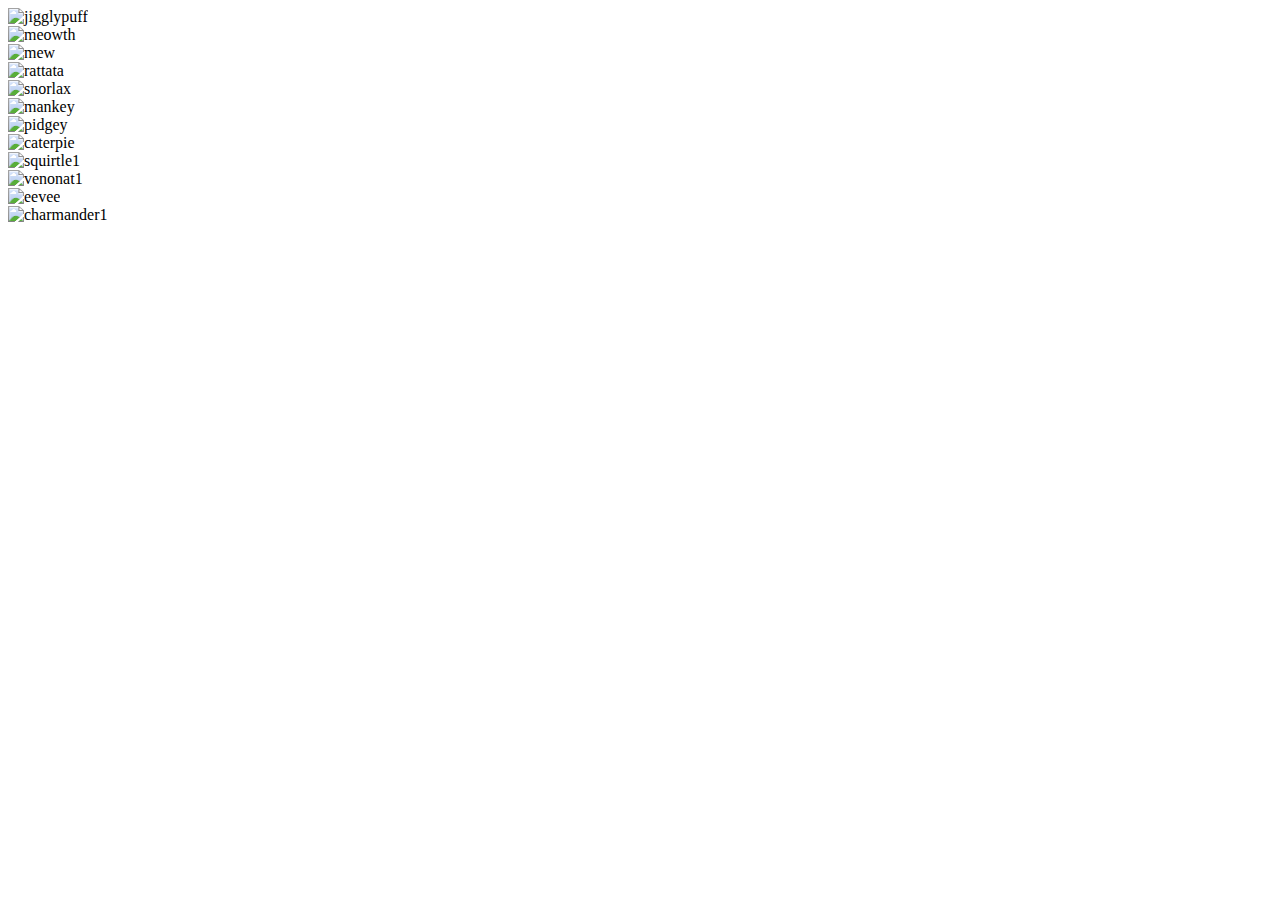
==== MPE.html @ bda96758 "Create MPE.html" ====
<!DOCTYPE html>
<html lang="en">
<head>
    <meta charset="UTF-8">
    <meta name="viewport" content="width=device-width, initial-scale=1.0">
    <title>Pokemon</title>
    <link rel="stylesheet" href="MPE.css">
</head>
<body>
    <div class="container">
        <div class="box1"> <img src="jigglypuff.png" alt="jigglypuff"> </div>
        <div class="box2"> <img src="meowth.png" alt="meowth"> </div> 
        <div class="box3"> <img src="mew.png" alt="mew"> </div> 
        <div class="box4"> <img src="rattata.png" alt="rattata"> </div> 
        <div class="box5"> <img src="snorlax.png" alt="snorlax"> </div> 
        <div class="box6"> <img src="mankey.png" alt="mankey"> </div> 
        <div class="box7"> <img src="pidgey.png" alt="pidgey"> </div> 
        <div class="box8"> <img src="caterpie.png" alt="caterpie"> </div> 
        <div class="box9"> <img src="squirtle1.png" alt="squirtle1"> </div> 
        <div class="box10"> <img src="venonat1.png" alt="venonat1"> </div> 
        <div class="box11"> <img src="eevee.png" alt="eevee"> </div> 
        <div class="box12"> <img src="charmander1.png" alt="charmander1"> </div> 
        </div>
    </div>
    
</body>
</html>
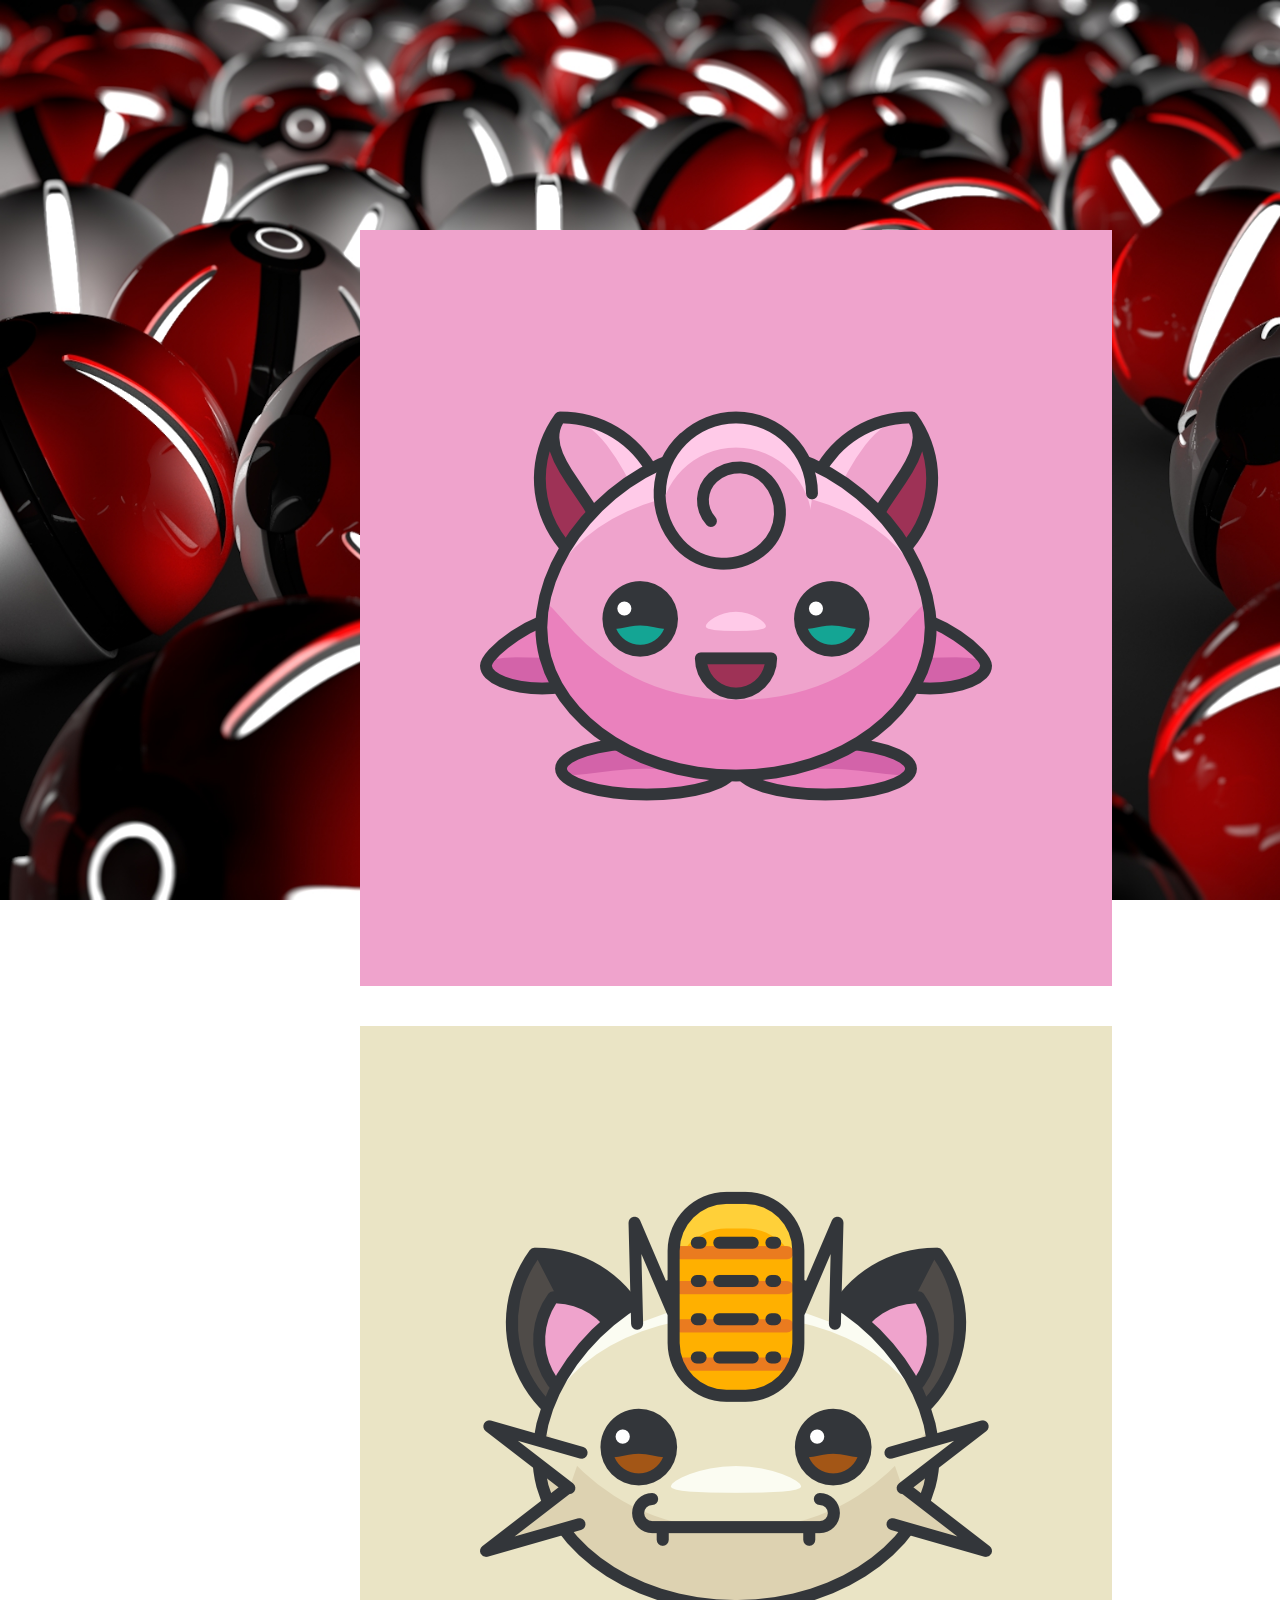
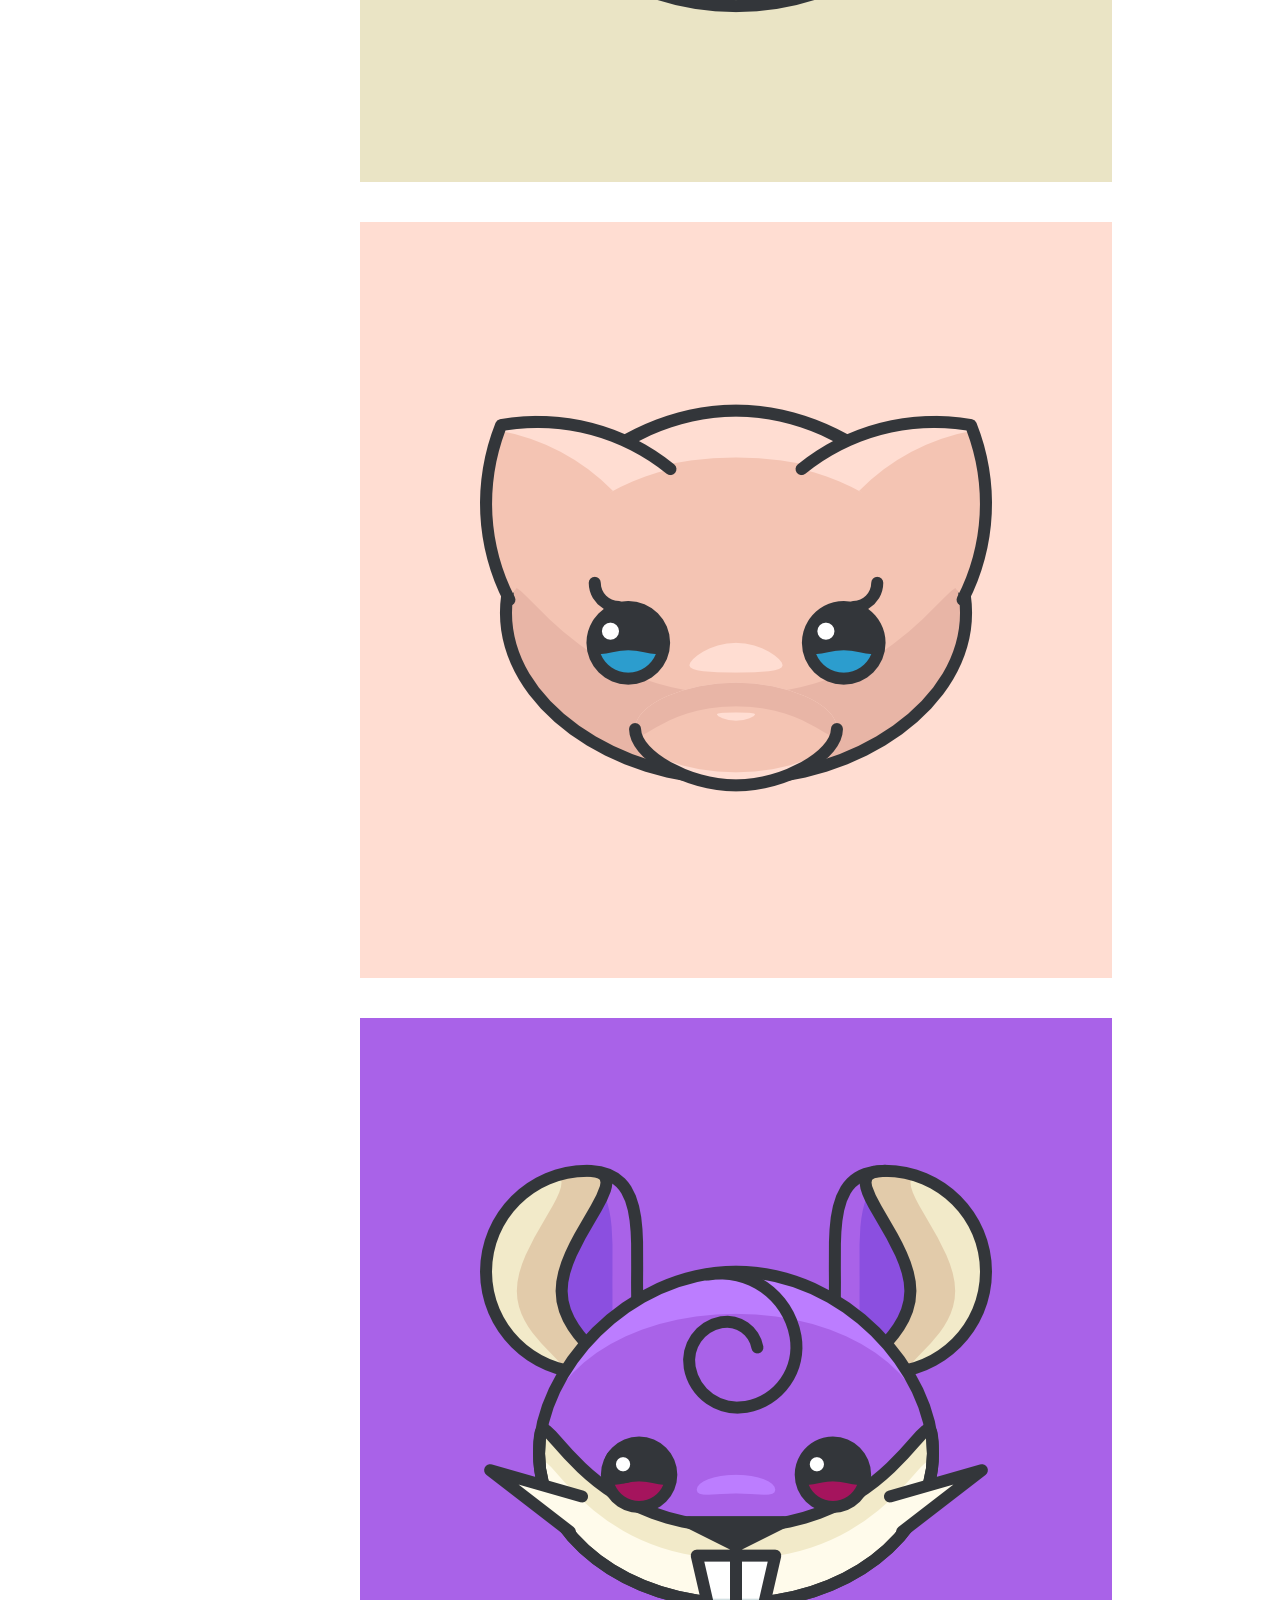
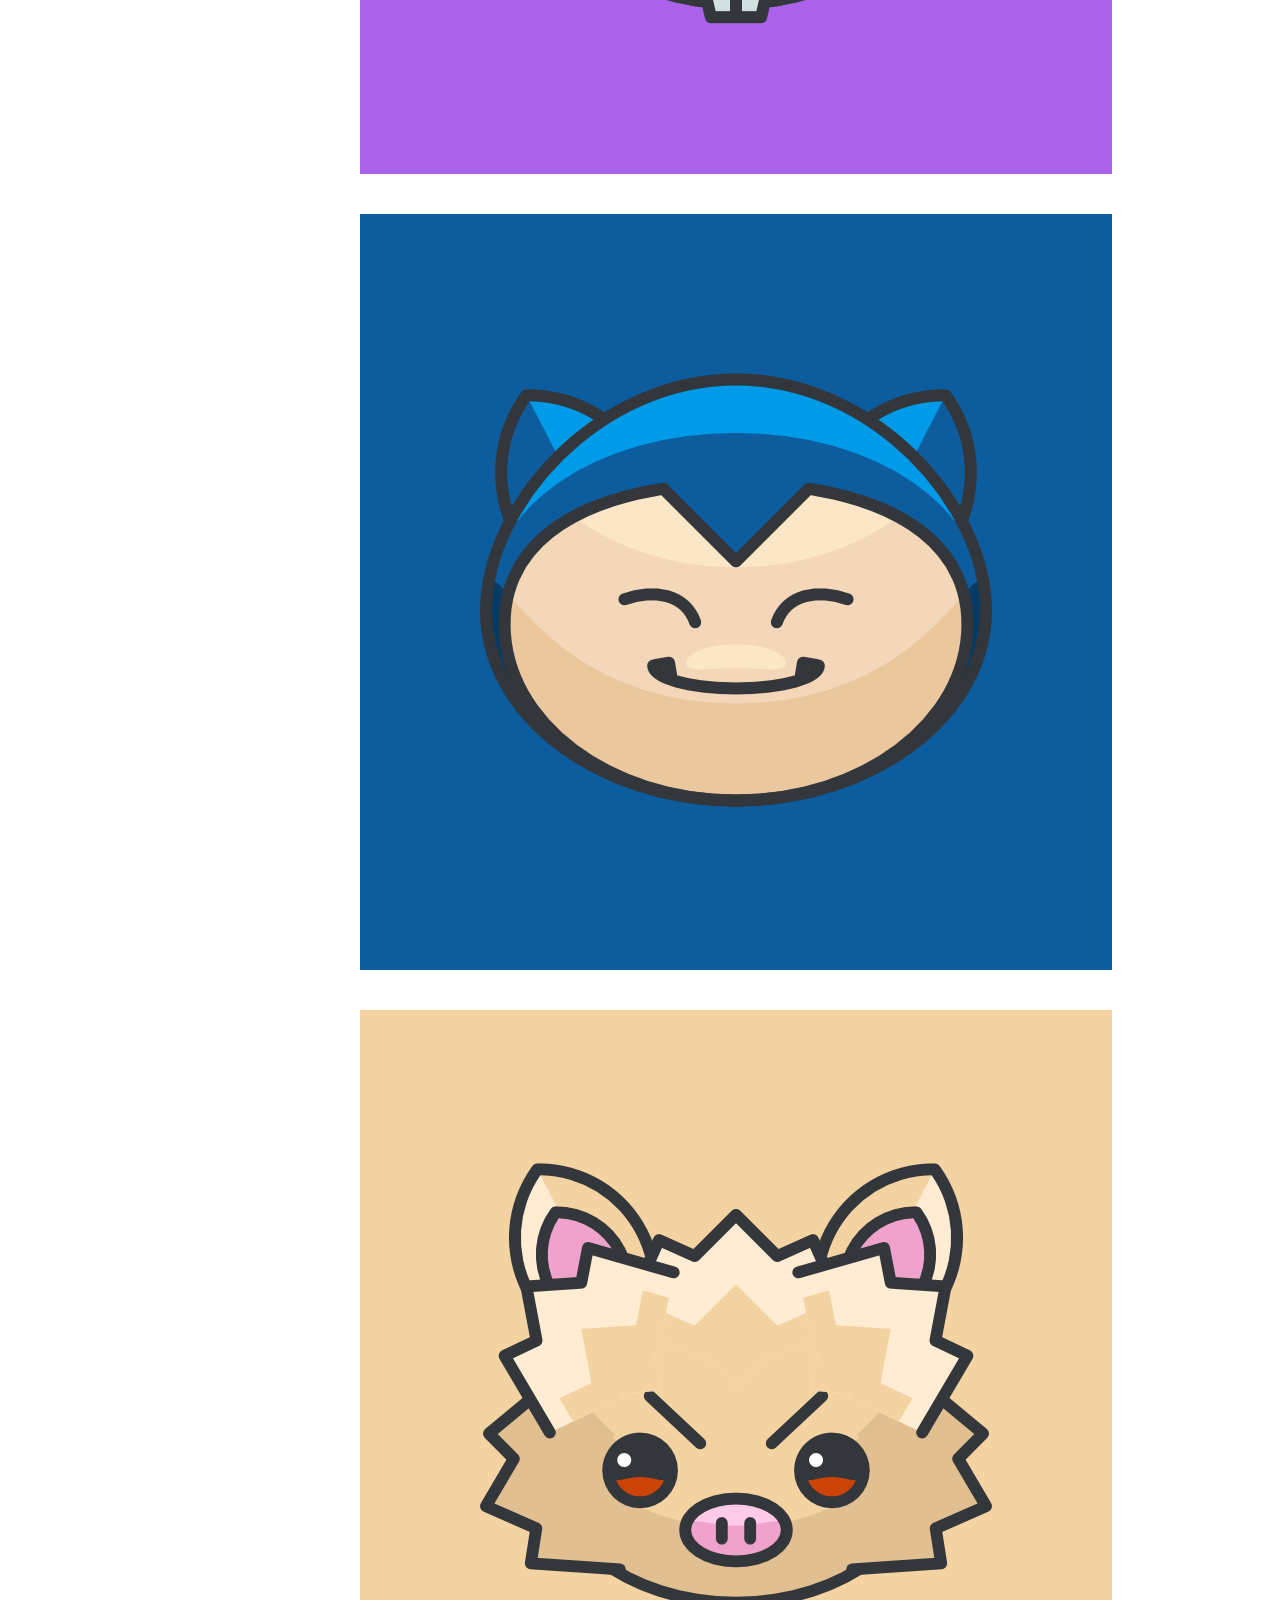
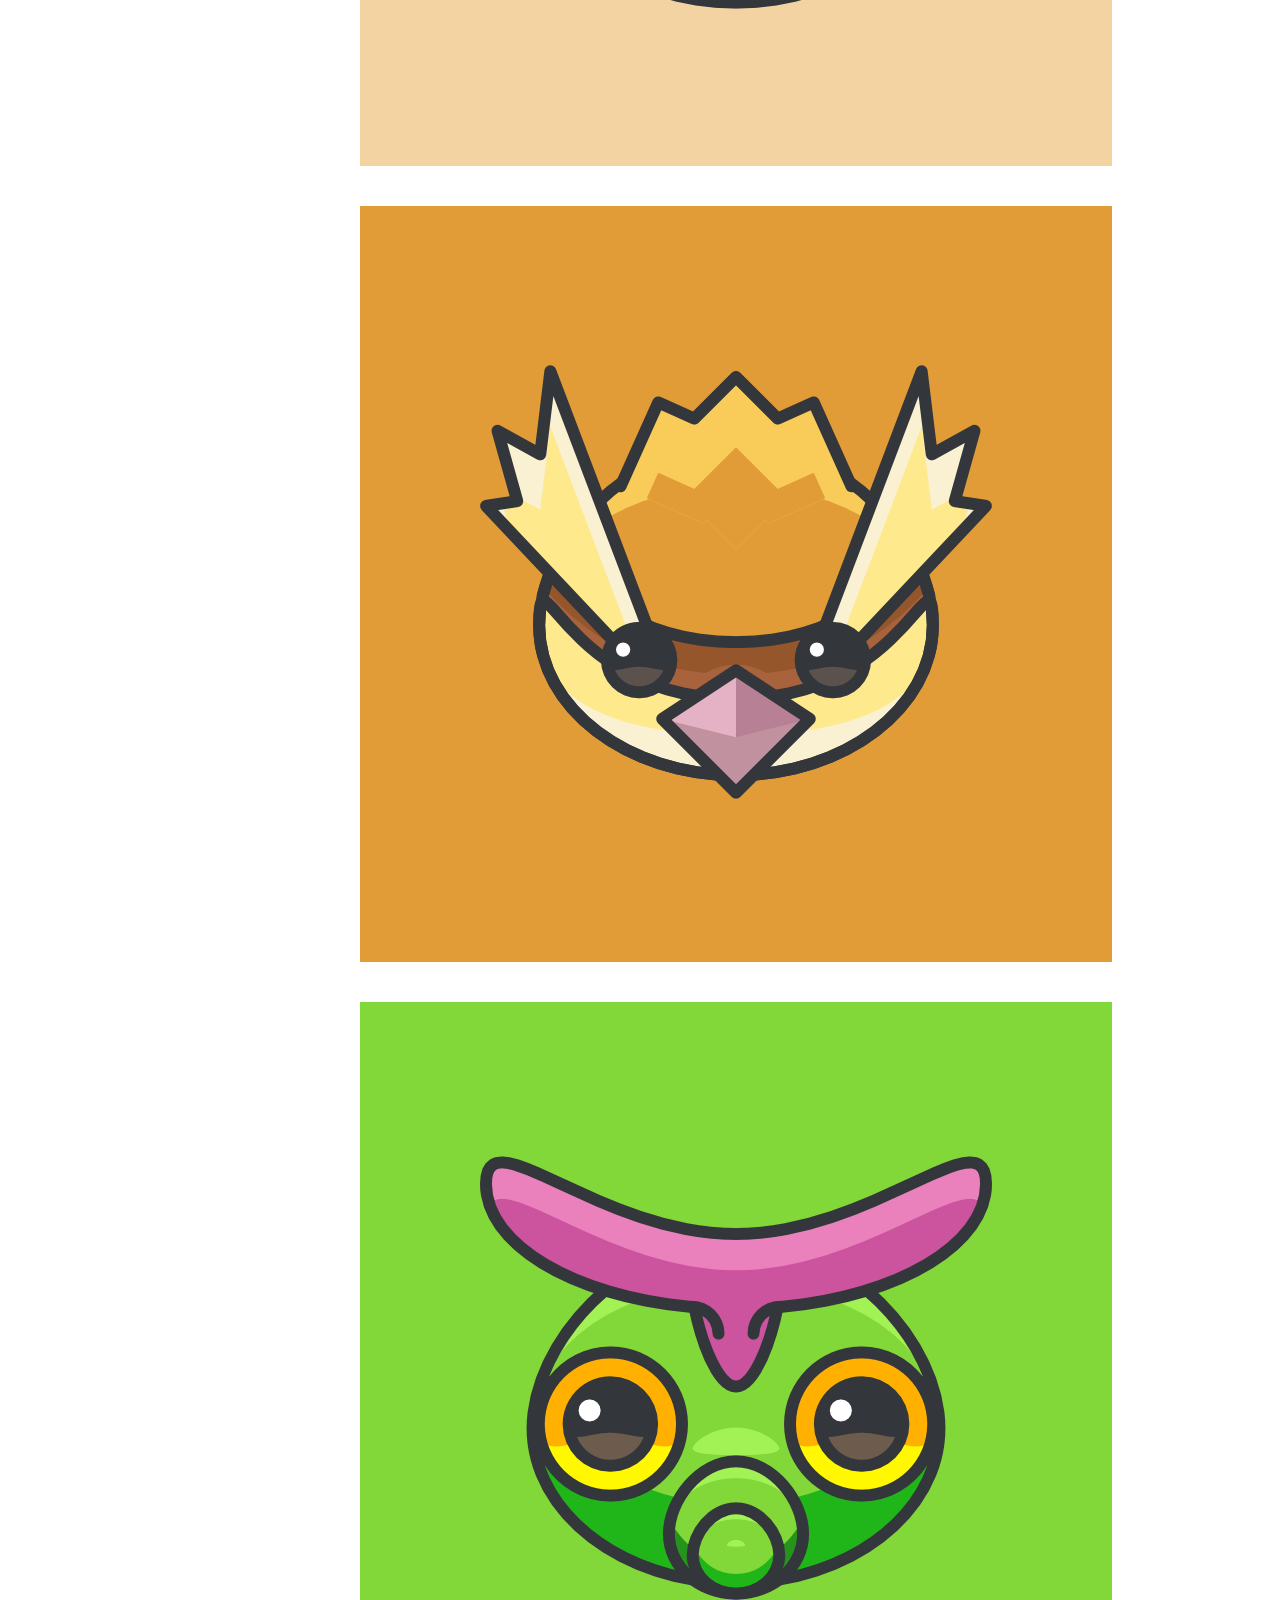
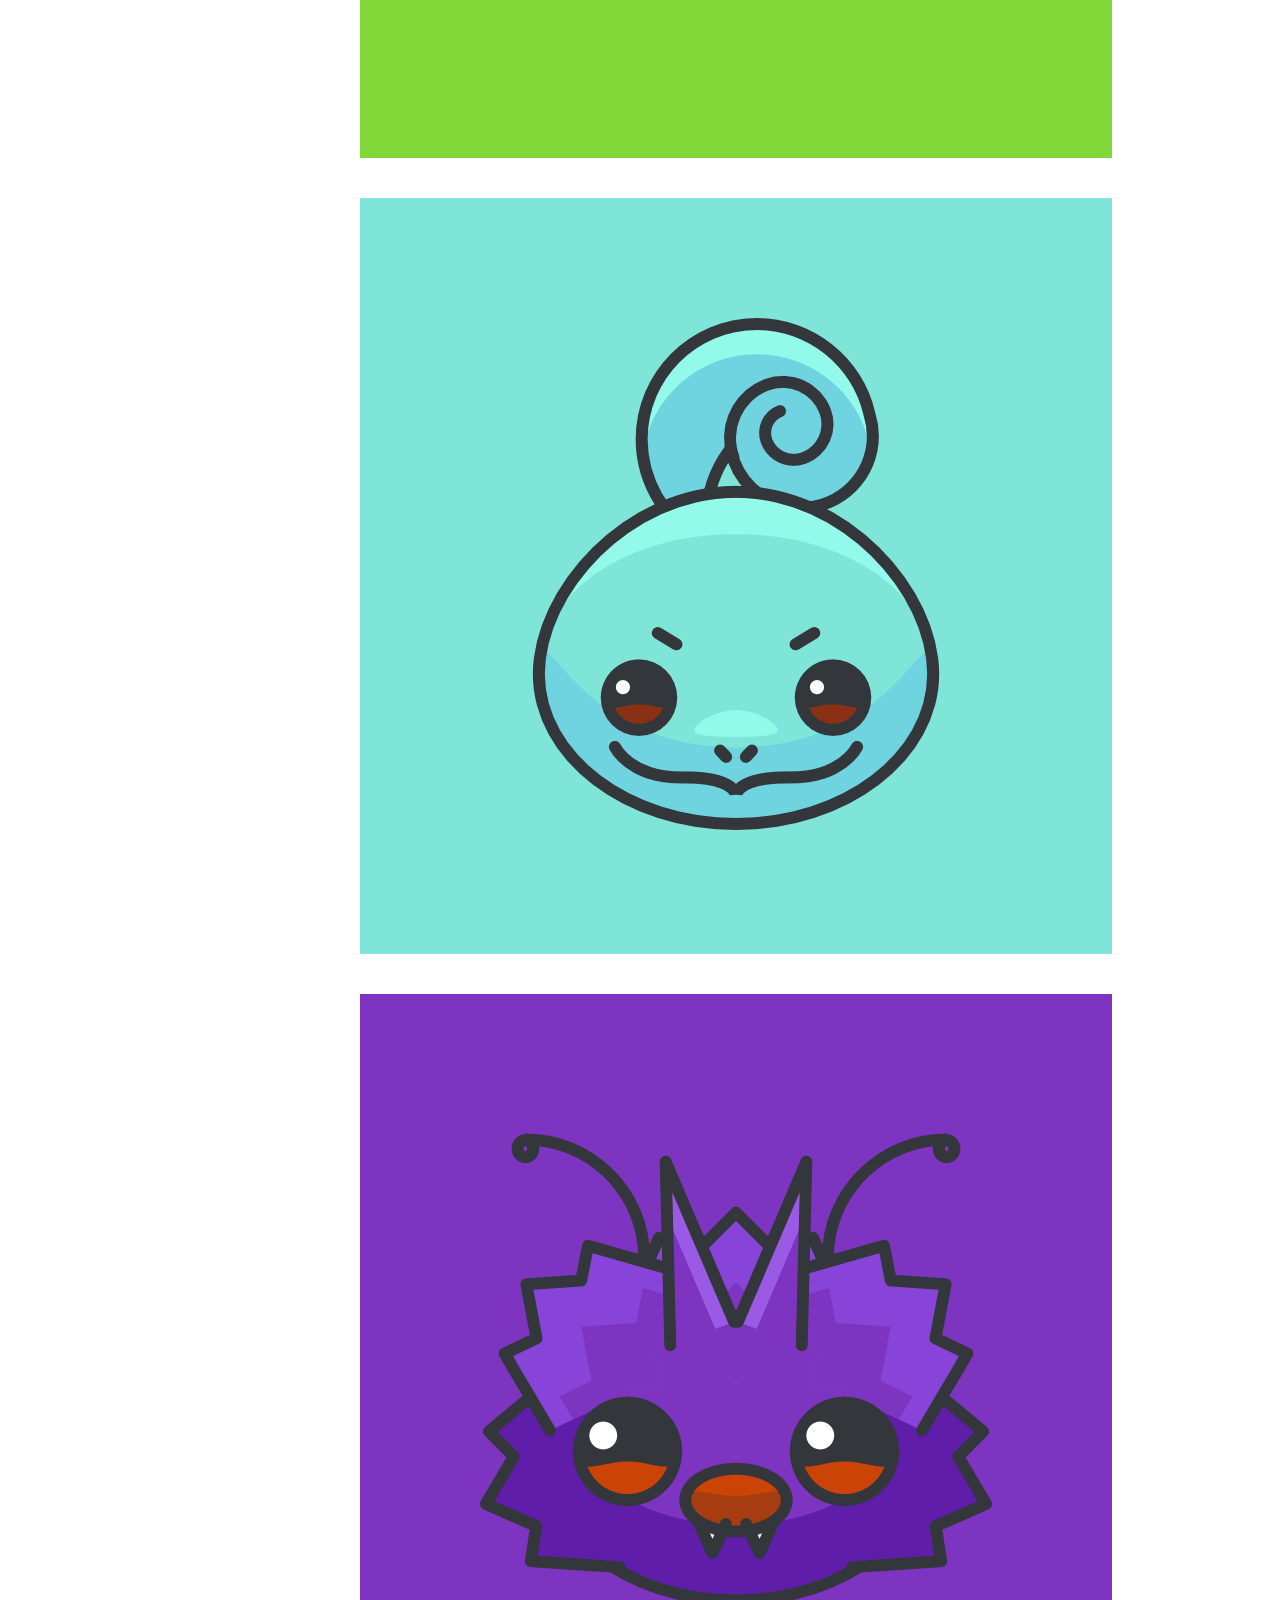
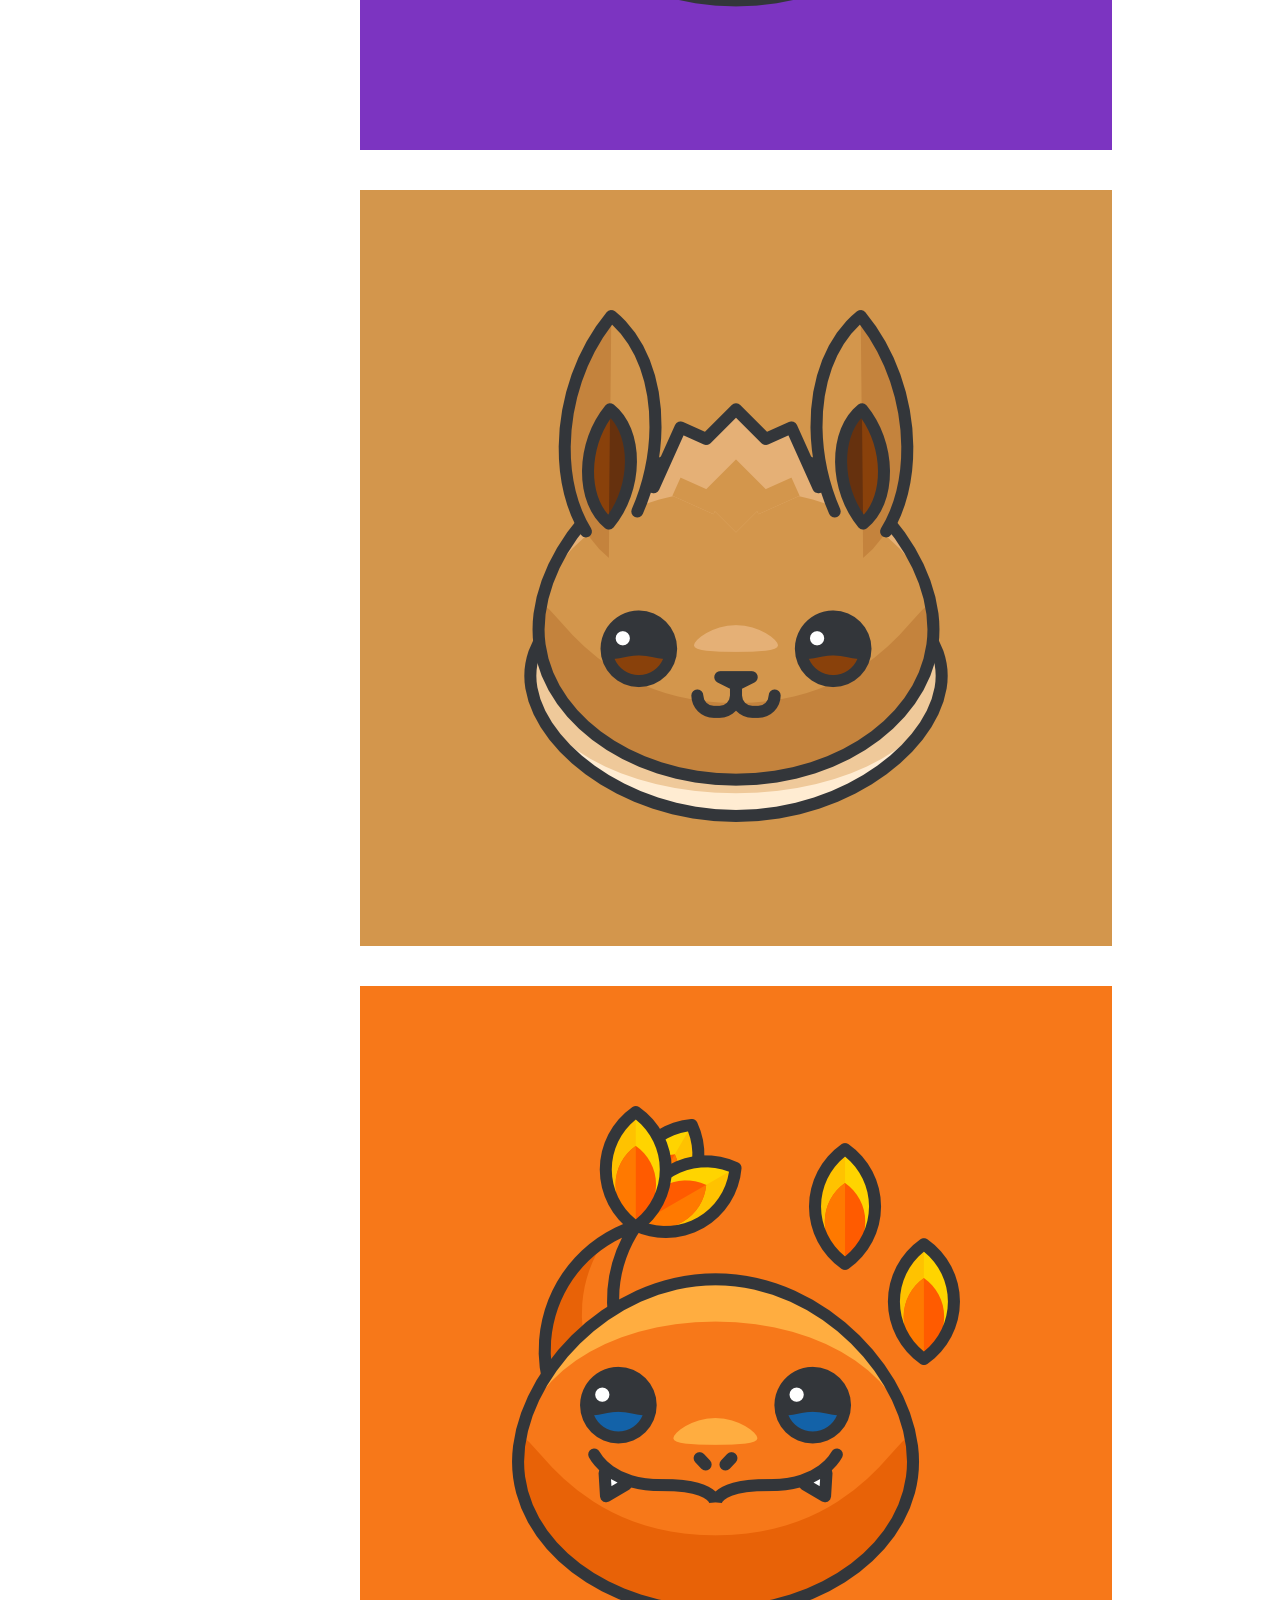
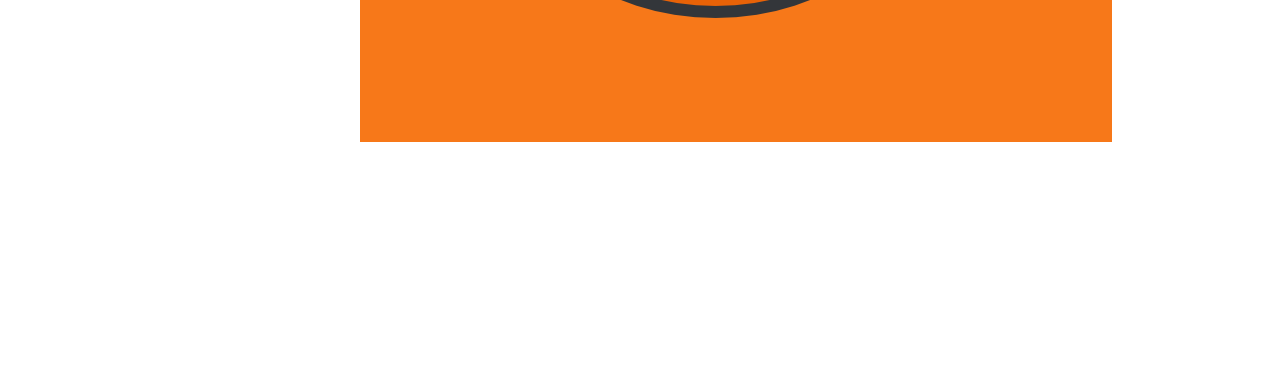
==== commit e90b0647: "Add files via upload" ====
--- a/MPE.html
+++ b/MPE.html
@@ -1,27 +1,27 @@
-<!DOCTYPE html>
-<html lang="en">
-<head>
-    <meta charset="UTF-8">
-    <meta name="viewport" content="width=device-width, initial-scale=1.0">
-    <title>Pokemon</title>
-    <link rel="stylesheet" href="MPE.css">
-</head>
-<body>
-    <div class="container">
-        <div class="box1"> <img src="jigglypuff.png" alt="jigglypuff"> </div>
-        <div class="box2"> <img src="meowth.png" alt="meowth"> </div> 
-        <div class="box3"> <img src="mew.png" alt="mew"> </div> 
-        <div class="box4"> <img src="rattata.png" alt="rattata"> </div> 
-        <div class="box5"> <img src="snorlax.png" alt="snorlax"> </div> 
-        <div class="box6"> <img src="mankey.png" alt="mankey"> </div> 
-        <div class="box7"> <img src="pidgey.png" alt="pidgey"> </div> 
-        <div class="box8"> <img src="caterpie.png" alt="caterpie"> </div> 
-        <div class="box9"> <img src="squirtle1.png" alt="squirtle1"> </div> 
-        <div class="box10"> <img src="venonat1.png" alt="venonat1"> </div> 
-        <div class="box11"> <img src="eevee.png" alt="eevee"> </div> 
-        <div class="box12"> <img src="charmander1.png" alt="charmander1"> </div> 
-        </div>
-    </div>
-    
-</body>
-</html>
+<!DOCTYPE html>
+<html lang="en">
+<head>
+    <meta charset="UTF-8">
+    <meta name="viewport" content="width=device-width, initial-scale=1.0">
+    <title>Pokemon</title>
+    <link rel="stylesheet" href="MPE.css">
+</head>
+<body>
+    <div class="container">
+        <div class="box1"> <img src="jigglypuff.png" alt="jigglypuff"> </div>
+        <div class="box2"> <img src="meowth.png" alt="meowth"> </div> 
+        <div class="box3"> <img src="mew.png" alt="mew"> </div> 
+        <div class="box4"> <img src="rattata.png" alt="rattata"> </div> 
+        <div class="box5"> <img src="snorlax.png" alt="snorlax"> </div> 
+        <div class="box6"> <img src="mankey.png" alt="mankey"> </div> 
+        <div class="box7"> <img src="pidgey.png" alt="pidgey"> </div> 
+        <div class="box8"> <img src="caterpie.png" alt="caterpie"> </div> 
+        <div class="box9"> <img src="squirtle1.png" alt="squirtle1"> </div> 
+        <div class="box10"> <img src="venonat1.png" alt="venonat1"> </div> 
+        <div class="box11"> <img src="eevee.png" alt="eevee"> </div> 
+        <div class="box12"> <img src="charmander1.png" alt="charmander1"> </div> 
+        </div>
+    </div>
+    
+</body>
+</html>--- a/MPE.css
+++ b/MPE.css
@@ -0,0 +1,71 @@
+*{
+    box-sizing: border-box;
+    margin: 20px;
+    padding: 50px;
+}
+
+body{
+    background-image: url(bg.jpg);
+    background-size: cover;
+    background-repeat: no-repeat;
+    background-attachment: fixed;
+}
+
+.container{
+    width: 90vw;
+    display: flex;
+    flex-wrap: wrap;
+    justify-content: center;
+}
+
+.img{
+    width: 400px;
+}
+
+.box1{
+    background-color: #efa3cc;
+}
+
+.box2{
+    background-color: #eae4c5;
+}
+
+.box3{
+    background-color: #ffddd2;
+}
+
+.box4{
+    background-color: #a962e8;
+}
+
+.box5{
+    background-color: #0d5c9e;
+}
+
+.box6{
+    background-color: #f4d3a2;
+}
+
+.box7{
+    background-color: #e29c37;
+}
+
+.box8{
+    background-color: #83d839;
+}
+
+.box9{
+    background-color: #7fe5d8;
+}
+
+.box10{
+    background-color: #7c34c1;
+}
+
+.box11{
+    background-color: #d3964c;
+}
+
+.box12{
+    background-color: #f77819;
+}
